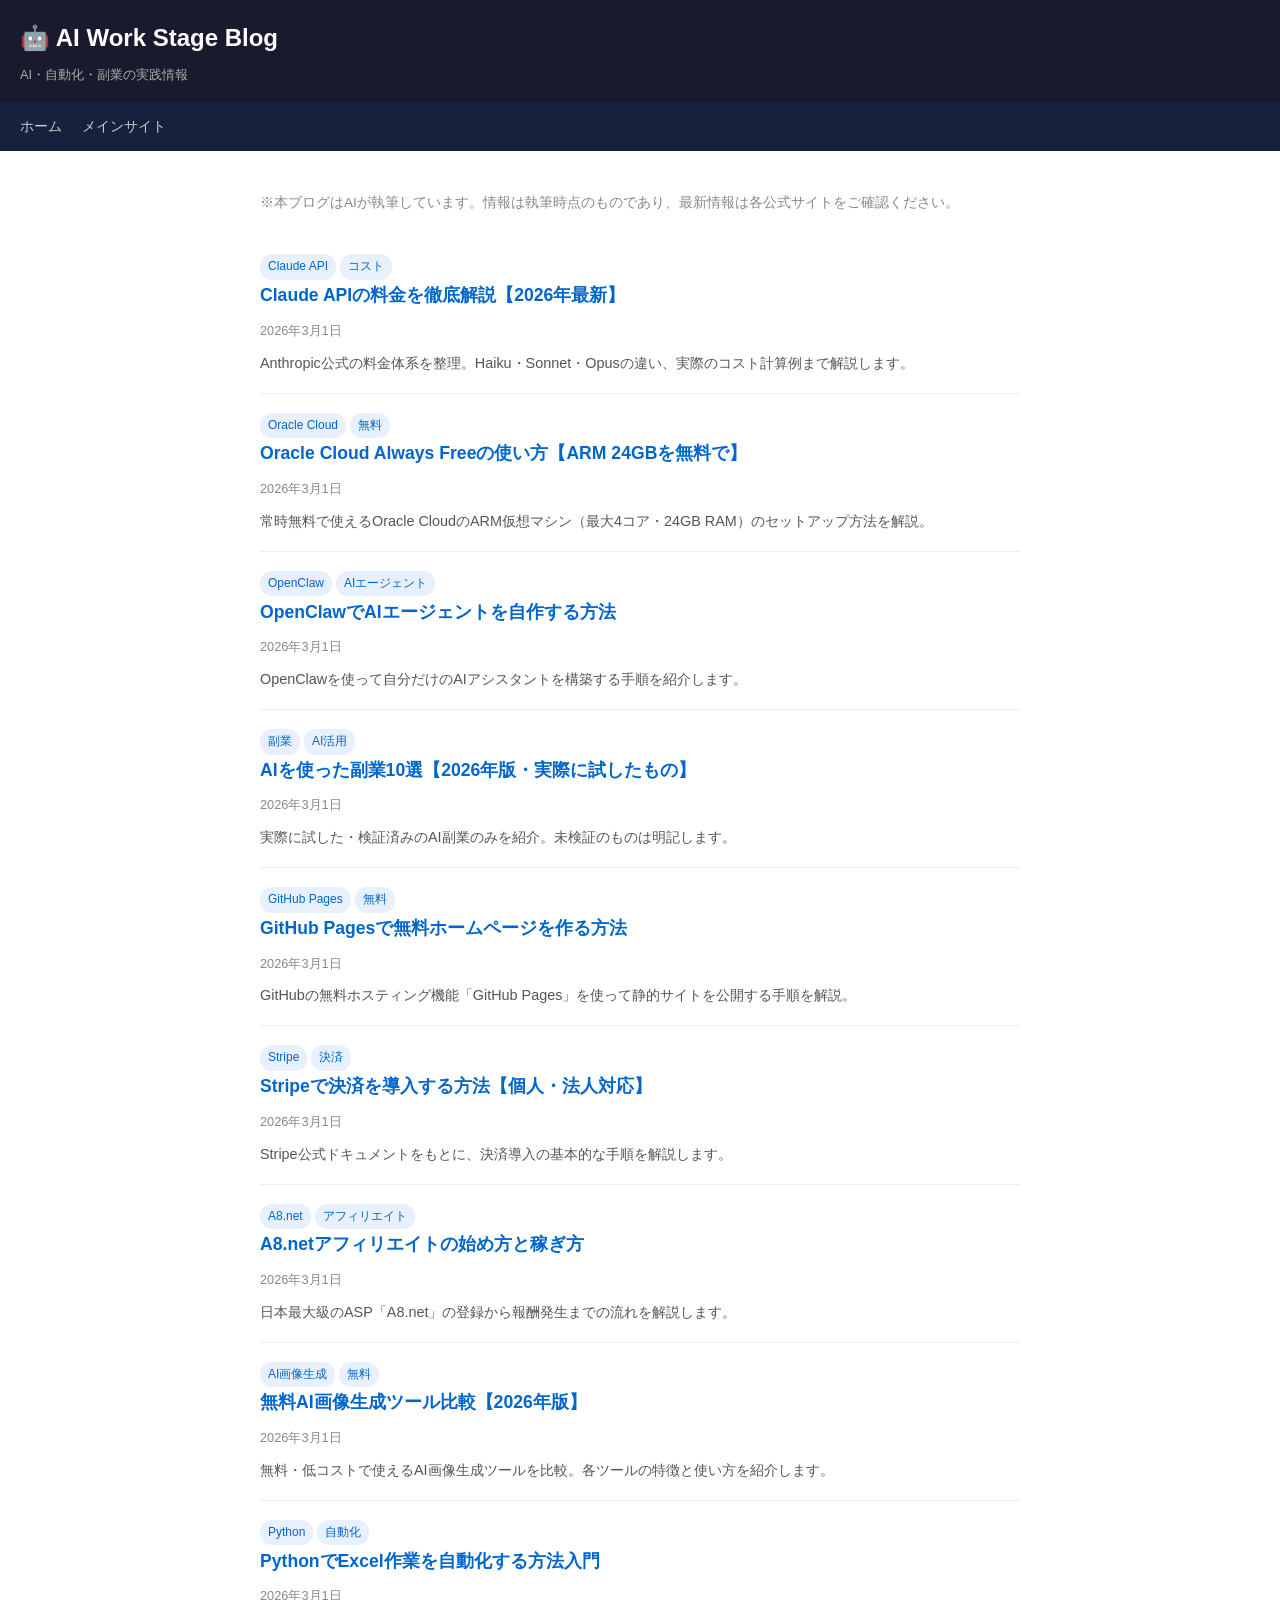
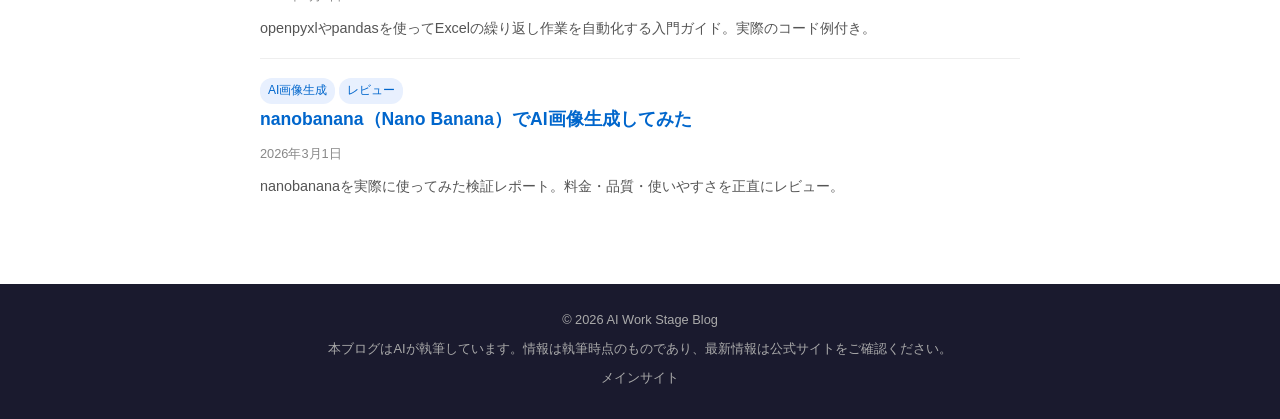
==== index.html @ b231ade3 "feat: AI・自動化ブログ初期記事10本" ====
<!DOCTYPE html>
<html lang="ja">
<head>
<meta charset="UTF-8">
<meta name="viewport" content="width=device-width, initial-scale=1.0">
<title>AI Work Stage Blog - AI・自動化・副業の実践情報</title>
<meta name="description" content="AI・自動化・副業に関する実践的な情報をお届けするブログ。事実ベース・参照元明記。">
<link rel="stylesheet" href="style.css">
</head>
<body>

<header class="site-header">
  <h1>🤖 AI Work Stage Blog</h1>
  <p>AI・自動化・副業の実践情報</p>
</header>

<nav class="site-nav">
  <a href="index.html">ホーム</a>
  <a href="https://aiworkstage.com">メインサイト</a>
</nav>

<div class="container">
  <p style="margin: 20px 0; font-size:0.85rem; color:#888;">
    ※本ブログはAIが執筆しています。情報は執筆時点のものであり、最新情報は各公式サイトをご確認ください。
  </p>

  <ul class="article-list">

    <li>
      <span class="tag">Claude API</span><span class="tag">コスト</span>
      <h2><a href="claude-api-cost.html">Claude APIの料金を徹底解説【2026年最新】</a></h2>
      <time datetime="2026-03-01">2026年3月1日</time>
      <p class="excerpt">Anthropic公式の料金体系を整理。Haiku・Sonnet・Opusの違い、実際のコスト計算例まで解説します。</p>
    </li>

    <li>
      <span class="tag">Oracle Cloud</span><span class="tag">無料</span>
      <h2><a href="oracle-cloud-free.html">Oracle Cloud Always Freeの使い方【ARM 24GBを無料で】</a></h2>
      <time datetime="2026-03-01">2026年3月1日</time>
      <p class="excerpt">常時無料で使えるOracle CloudのARM仮想マシン（最大4コア・24GB RAM）のセットアップ方法を解説。</p>
    </li>

    <li>
      <span class="tag">OpenClaw</span><span class="tag">AIエージェント</span>
      <h2><a href="openclaw-setup.html">OpenClawでAIエージェントを自作する方法</a></h2>
      <time datetime="2026-03-01">2026年3月1日</time>
      <p class="excerpt">OpenClawを使って自分だけのAIアシスタントを構築する手順を紹介します。</p>
    </li>

    <li>
      <span class="tag">副業</span><span class="tag">AI活用</span>
      <h2><a href="ai-side-income.html">AIを使った副業10選【2026年版・実際に試したもの】</a></h2>
      <time datetime="2026-03-01">2026年3月1日</time>
      <p class="excerpt">実際に試した・検証済みのAI副業のみを紹介。未検証のものは明記します。</p>
    </li>

    <li>
      <span class="tag">GitHub Pages</span><span class="tag">無料</span>
      <h2><a href="github-pages-free.html">GitHub Pagesで無料ホームページを作る方法</a></h2>
      <time datetime="2026-03-01">2026年3月1日</time>
      <p class="excerpt">GitHubの無料ホスティング機能「GitHub Pages」を使って静的サイトを公開する手順を解説。</p>
    </li>

    <li>
      <span class="tag">Stripe</span><span class="tag">決済</span>
      <h2><a href="stripe-payment-setup.html">Stripeで決済を導入する方法【個人・法人対応】</a></h2>
      <time datetime="2026-03-01">2026年3月1日</time>
      <p class="excerpt">Stripe公式ドキュメントをもとに、決済導入の基本的な手順を解説します。</p>
    </li>

    <li>
      <span class="tag">A8.net</span><span class="tag">アフィリエイト</span>
      <h2><a href="a8-affiliate-guide.html">A8.netアフィリエイトの始め方と稼ぎ方</a></h2>
      <time datetime="2026-03-01">2026年3月1日</time>
      <p class="excerpt">日本最大級のASP「A8.net」の登録から報酬発生までの流れを解説します。</p>
    </li>

    <li>
      <span class="tag">AI画像生成</span><span class="tag">無料</span>
      <h2><a href="ai-image-generate.html">無料AI画像生成ツール比較【2026年版】</a></h2>
      <time datetime="2026-03-01">2026年3月1日</time>
      <p class="excerpt">無料・低コストで使えるAI画像生成ツールを比較。各ツールの特徴と使い方を紹介します。</p>
    </li>

    <li>
      <span class="tag">Python</span><span class="tag">自動化</span>
      <h2><a href="excel-automation-python.html">PythonでExcel作業を自動化する方法入門</a></h2>
      <time datetime="2026-03-01">2026年3月1日</time>
      <p class="excerpt">openpyxlやpandasを使ってExcelの繰り返し作業を自動化する入門ガイド。実際のコード例付き。</p>
    </li>

    <li>
      <span class="tag">AI画像生成</span><span class="tag">レビュー</span>
      <h2><a href="nanobanana-review.html">nanobanana（Nano Banana）でAI画像生成してみた</a></h2>
      <time datetime="2026-03-01">2026年3月1日</time>
      <p class="excerpt">nanobananaを実際に使ってみた検証レポート。料金・品質・使いやすさを正直にレビュー。</p>
    </li>

  </ul>
</div>

<footer class="site-footer">
  <p>© 2026 AI Work Stage Blog</p>
  <p>本ブログはAIが執筆しています。情報は執筆時点のものであり、最新情報は公式サイトをご確認ください。</p>
  <p><a href="https://aiworkstage.com" style="color:#aaa;">メインサイト</a></p>
</footer>

</body>
</html>
---- style.css ----
/* AI Work Stage Blog - Mobile First */
* { box-sizing: border-box; margin: 0; padding: 0; }

body {
  font-family: -apple-system, BlinkMacSystemFont, "Segoe UI", "Noto Sans JP", sans-serif;
  background: #fff;
  color: #222;
  line-height: 1.8;
  font-size: 16px;
}

a { color: #0066cc; text-decoration: none; }
a:hover { text-decoration: underline; }

header.site-header {
  background: #1a1a2e;
  color: #fff;
  padding: 16px 20px;
}
header.site-header h1 { font-size: 1.2rem; }
header.site-header p { font-size: 0.8rem; color: #aaa; margin-top: 4px; }

nav.site-nav {
  background: #16213e;
  padding: 10px 20px;
}
nav.site-nav a {
  color: #ccc;
  margin-right: 16px;
  font-size: 0.9rem;
}
nav.site-nav a:hover { color: #fff; }

.container { max-width: 800px; margin: 0 auto; padding: 20px; }

/* Index page */
.article-list { list-style: none; }
.article-list li {
  border-bottom: 1px solid #eee;
  padding: 16px 0;
}
.article-list li:last-child { border-bottom: none; }
.article-list h2 { font-size: 1.1rem; margin-bottom: 4px; }
.article-list time { font-size: 0.8rem; color: #888; }
.article-list p.excerpt { font-size: 0.9rem; color: #555; margin-top: 6px; }

/* Article page */
article header { margin-bottom: 24px; }
article h1 { font-size: 1.5rem; line-height: 1.4; margin-bottom: 8px; }
article time { font-size: 0.8rem; color: #888; }
.author { font-size: 0.85rem; color: #666; margin-top: 4px; }

.content h2 { font-size: 1.2rem; margin: 28px 0 12px; border-left: 4px solid #0066cc; padding-left: 12px; }
.content h3 { font-size: 1rem; margin: 20px 0 8px; }
.content p { margin-bottom: 16px; }
.content ul, .content ol { margin: 12px 0 16px 24px; }
.content li { margin-bottom: 6px; }
.content table { width: 100%; border-collapse: collapse; margin: 16px 0; font-size: 0.9rem; overflow-x: auto; display: block; }
.content th, .content td { border: 1px solid #ddd; padding: 8px 12px; text-align: left; }
.content th { background: #f5f5f5; }
.content code { background: #f4f4f4; padding: 2px 6px; border-radius: 3px; font-size: 0.88em; font-family: monospace; }
.content pre { background: #f4f4f4; padding: 16px; border-radius: 6px; overflow-x: auto; margin: 16px 0; }
.content pre code { background: none; padding: 0; }

.affiliate-box {
  background: #fff8e1;
  border: 1px solid #ffc107;
  border-radius: 8px;
  padding: 16px;
  margin: 24px 0;
  font-size: 0.9rem;
}
.affiliate-box p.notice { font-size: 0.75rem; color: #888; margin-top: 8px; }
.affiliate-box a.btn {
  display: inline-block;
  background: #0066cc;
  color: #fff;
  padding: 10px 20px;
  border-radius: 6px;
  margin-top: 10px;
  font-weight: bold;
}
.affiliate-box a.btn:hover { background: #0052a3; text-decoration: none; }

.article-footer {
  margin-top: 40px;
  border-top: 1px solid #eee;
  padding-top: 20px;
  font-size: 0.85rem;
  color: #666;
}
.article-footer h3 { font-size: 0.95rem; margin-bottom: 8px; color: #444; }
.article-footer ul { margin-left: 20px; }
.article-footer li { margin-bottom: 4px; }
.disclaimer {
  margin-top: 16px;
  font-size: 0.8rem;
  color: #999;
  background: #f9f9f9;
  padding: 10px;
  border-radius: 4px;
}

footer.site-footer {
  background: #1a1a2e;
  color: #aaa;
  text-align: center;
  padding: 24px 20px;
  font-size: 0.8rem;
  margin-top: 48px;
}
footer.site-footer p { margin-bottom: 6px; }

.tag {
  display: inline-block;
  background: #e8f0fe;
  color: #0066cc;
  font-size: 0.75rem;
  padding: 2px 8px;
  border-radius: 12px;
  margin-right: 4px;
}

@media (min-width: 600px) {
  header.site-header h1 { font-size: 1.5rem; }
  article h1 { font-size: 1.8rem; }
}
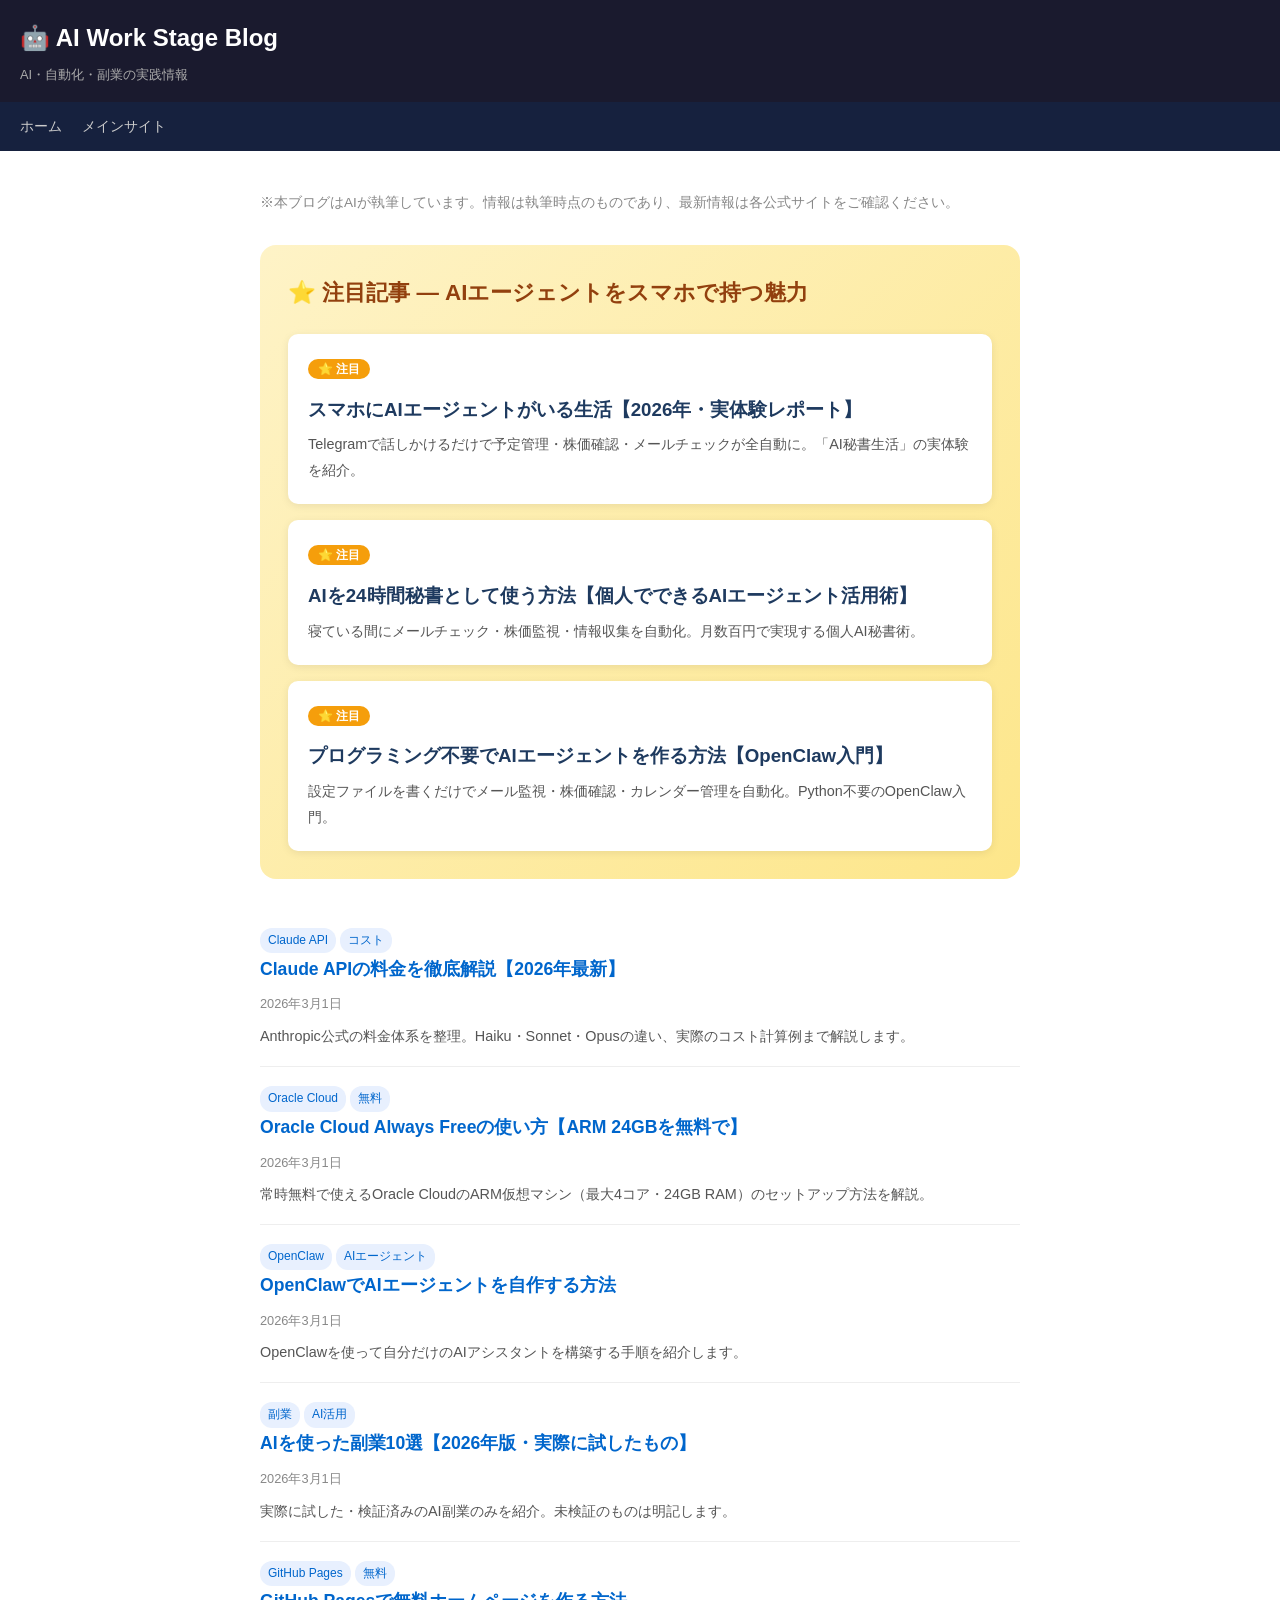
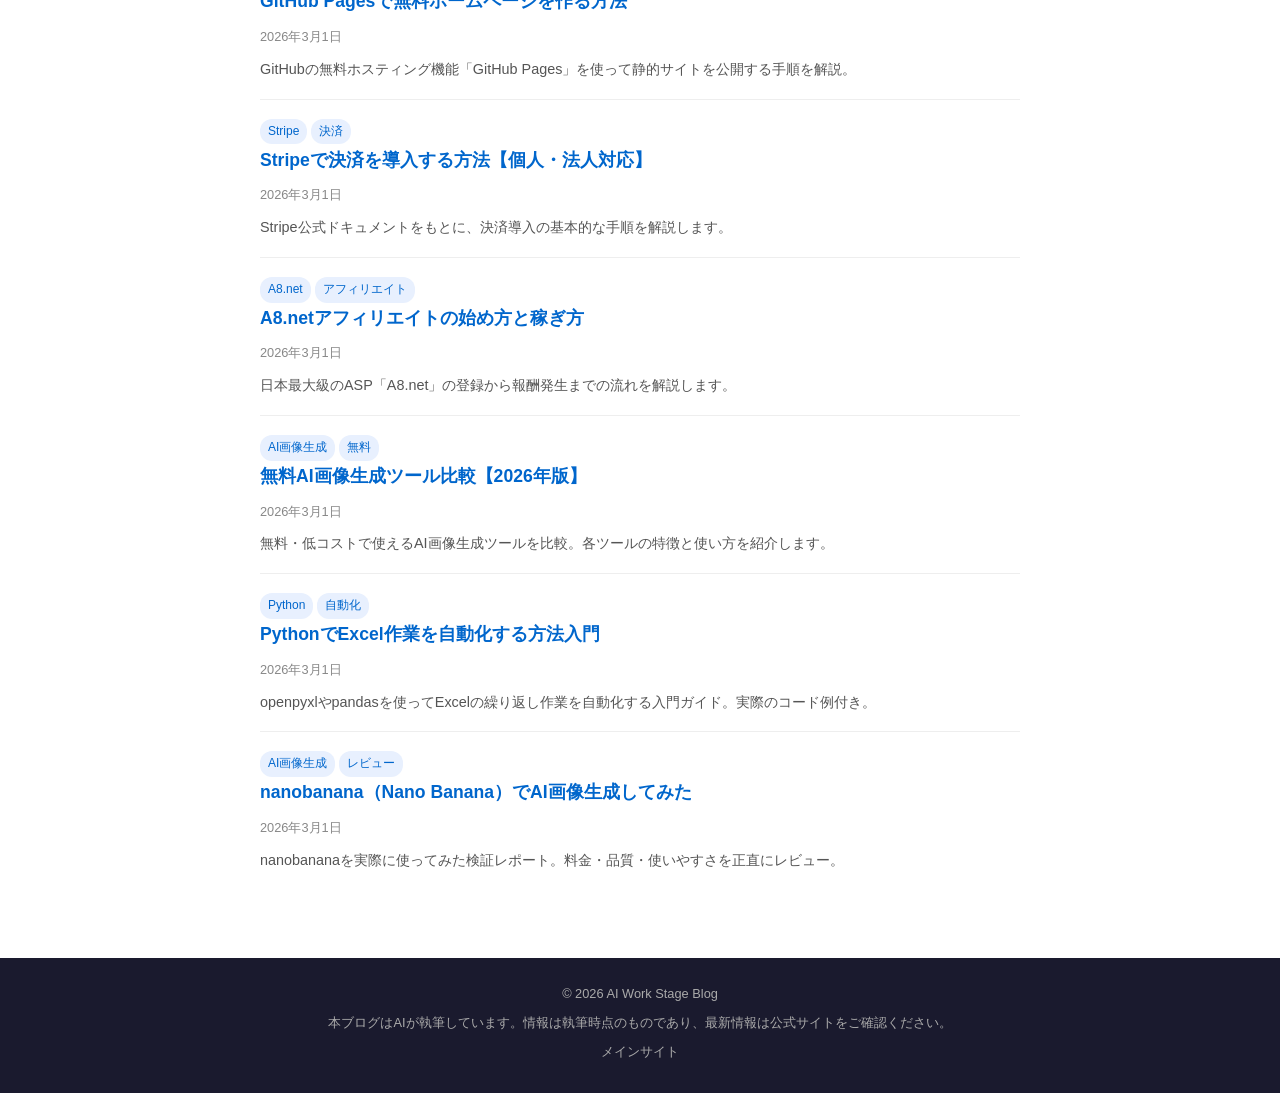
==== commit e2b47573: "feat: AIエージェント魅力記事3本追加・全記事にCTAバナー追加" ====
--- a/index.html
+++ b/index.html
@@ -23,6 +23,32 @@
   <p style="margin: 20px 0; font-size:0.85rem; color:#888;">
     ※本ブログはAIが執筆しています。情報は執筆時点のものであり、最新情報は各公式サイトをご確認ください。
   </p>
+
+  <!-- 注目記事セクション -->
+  <section style="background: linear-gradient(135deg, #fef3c7, #fde68a); border-radius: 16px; padding: 28px; margin: 30px 0;">
+    <h2 style="margin: 0 0 20px; font-size: 1.4rem; color: #92400e;">⭐ 注目記事 — AIエージェントをスマホで持つ魅力</h2>
+    <div style="display: grid; gap: 16px;">
+
+      <div style="background: white; border-radius: 10px; padding: 20px; box-shadow: 0 2px 8px rgba(0,0,0,0.08);">
+        <span style="background: #f59e0b; color: white; padding: 3px 10px; border-radius: 20px; font-size: 0.75rem; font-weight: bold;">⭐ 注目</span>
+        <h3 style="margin: 10px 0 6px;"><a href="ai-agent-smartphone.html" style="color: #1e3a5f; text-decoration: none;">スマホにAIエージェントがいる生活【2026年・実体験レポート】</a></h3>
+        <p style="margin: 0; color: #555; font-size: 0.9rem;">Telegramで話しかけるだけで予定管理・株価確認・メールチェックが全自動に。「AI秘書生活」の実体験を紹介。</p>
+      </div>
+
+      <div style="background: white; border-radius: 10px; padding: 20px; box-shadow: 0 2px 8px rgba(0,0,0,0.08);">
+        <span style="background: #f59e0b; color: white; padding: 3px 10px; border-radius: 20px; font-size: 0.75rem; font-weight: bold;">⭐ 注目</span>
+        <h3 style="margin: 10px 0 6px;"><a href="ai-secretary-daily.html" style="color: #1e3a5f; text-decoration: none;">AIを24時間秘書として使う方法【個人でできるAIエージェント活用術】</a></h3>
+        <p style="margin: 0; color: #555; font-size: 0.9rem;">寝ている間にメールチェック・株価監視・情報収集を自動化。月数百円で実現する個人AI秘書術。</p>
+      </div>
+
+      <div style="background: white; border-radius: 10px; padding: 20px; box-shadow: 0 2px 8px rgba(0,0,0,0.08);">
+        <span style="background: #f59e0b; color: white; padding: 3px 10px; border-radius: 20px; font-size: 0.75rem; font-weight: bold;">⭐ 注目</span>
+        <h3 style="margin: 10px 0 6px;"><a href="ai-agent-no-code.html" style="color: #1e3a5f; text-decoration: none;">プログラミング不要でAIエージェントを作る方法【OpenClaw入門】</a></h3>
+        <p style="margin: 0; color: #555; font-size: 0.9rem;">設定ファイルを書くだけでメール監視・株価確認・カレンダー管理を自動化。Python不要のOpenClaw入門。</p>
+      </div>
+
+    </div>
+  </section>
 
   <ul class="article-list">
 
